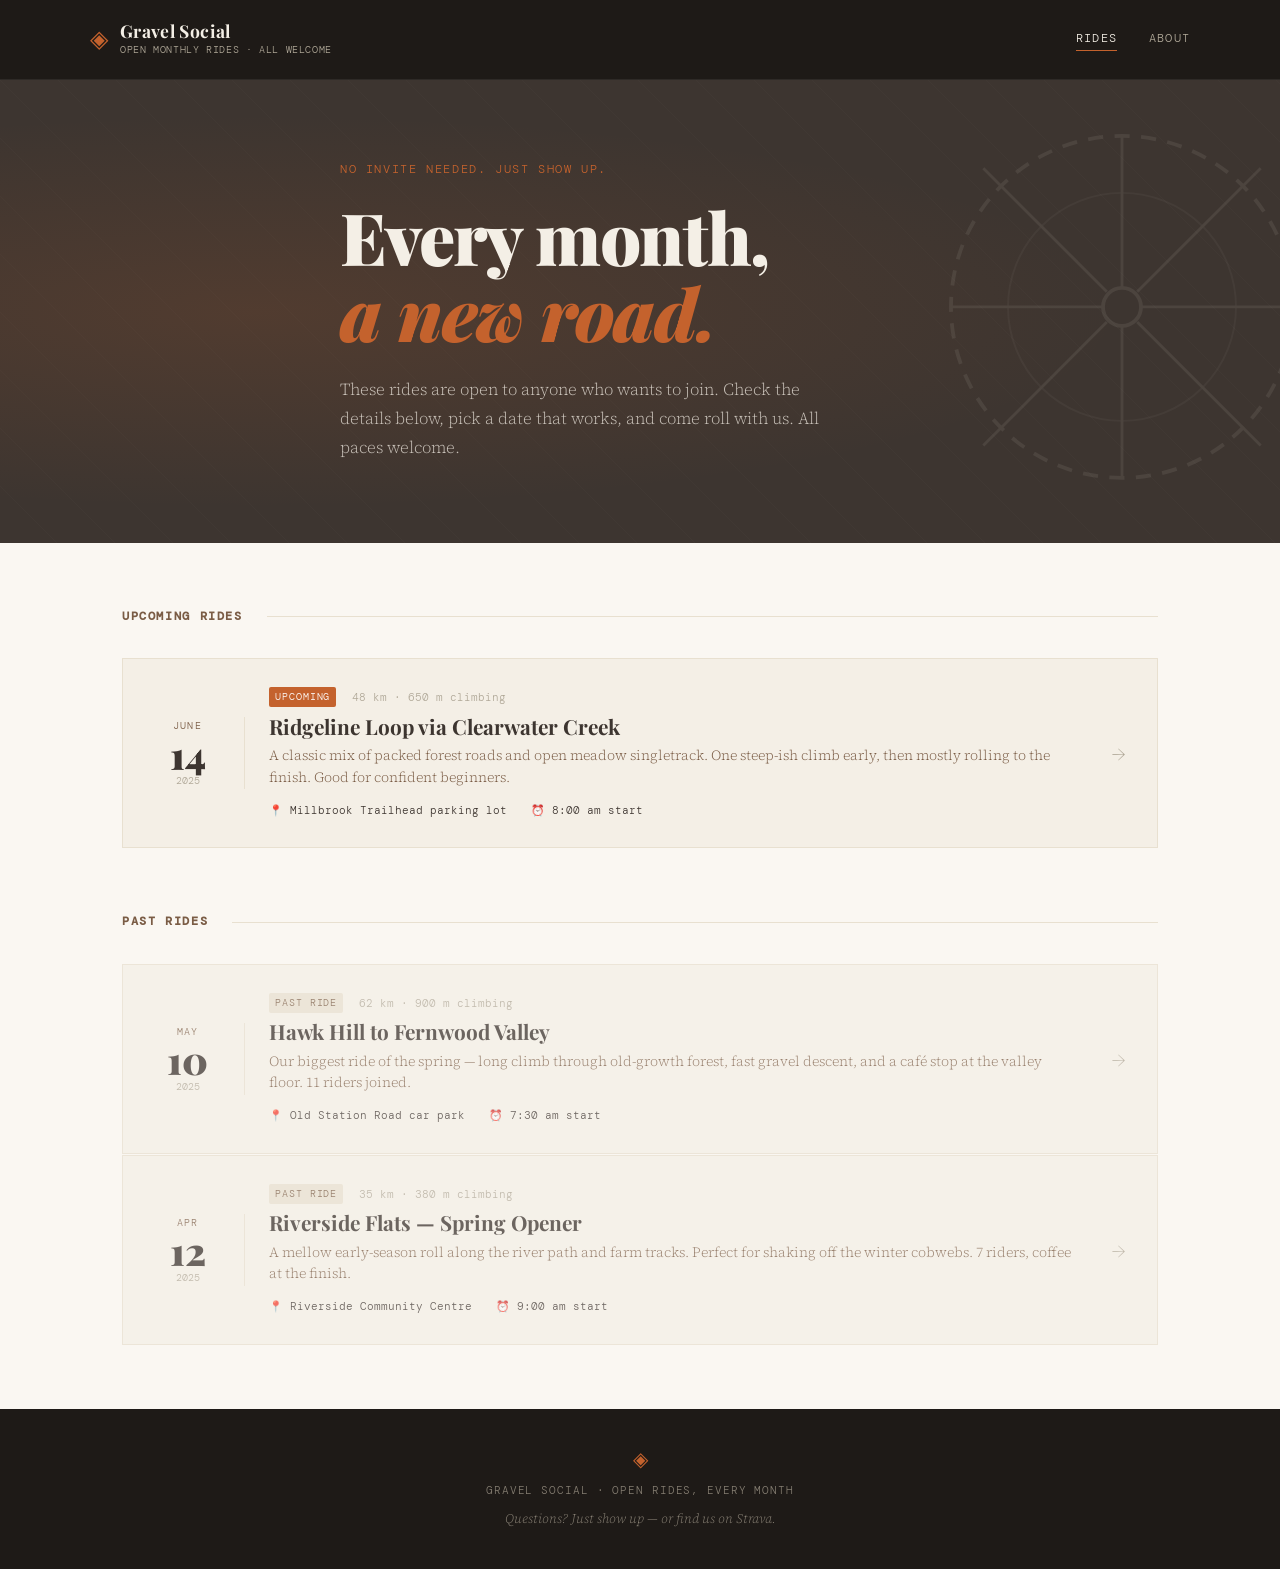
==== index.html @ 765bb306 "Add files via upload" ====
<!DOCTYPE html>
<html lang="en">
<head>
  <meta charset="UTF-8" />
  <meta name="viewport" content="width=device-width, initial-scale=1.0" />
  <title>Gravel Social · Monthly Rides</title>
  <link rel="preconnect" href="https://fonts.googleapis.com" />
  <link rel="preconnect" href="https://fonts.gstatic.com" crossorigin />
  <link href="https://fonts.googleapis.com/css2?family=Playfair+Display:ital,wght@0,700;0,900;1,700&family=Source+Serif+4:ital,wght@0,300;0,400;1,300&family=DM+Mono:wght@400;500&display=swap" rel="stylesheet" />
  <link rel="stylesheet" href="style.css" />
</head>
<body>

  <header class="site-header">
    <div class="header-inner">
      <div class="logo-block">
        <span class="logo-mark">◈</span>
        <div>
          <div class="logo-title">Gravel Social</div>
          <div class="logo-sub">Open monthly rides · All welcome</div>
        </div>
      </div>
      <nav class="site-nav">
        <a href="index.html" class="active">Rides</a>
        <a href="about.html">About</a>
      </nav>
    </div>
  </header>

  <main>

    <section class="hero">
      <div class="hero-texture"></div>
      <div class="hero-inner">
        <p class="hero-label">No invite needed. Just show up.</p>
        <h1 class="hero-title">Every month,<br><em>a new road.</em></h1>
        <p class="hero-body">These rides are open to anyone who wants to join. Check the details below, pick a date that works, and come roll with us. All paces welcome.</p>
      </div>
      <div class="hero-wheel">
        <svg viewBox="0 0 200 200" fill="none" xmlns="http://www.w3.org/2000/svg" aria-hidden="true">
          <circle cx="100" cy="100" r="90" stroke="currentColor" stroke-width="2" stroke-dasharray="8 6"/>
          <circle cx="100" cy="100" r="60" stroke="currentColor" stroke-width="1" opacity="0.5"/>
          <circle cx="100" cy="100" r="10" stroke="currentColor" stroke-width="2"/>
          <line x1="100" y1="10" x2="100" y2="90" stroke="currentColor" stroke-width="1.5"/>
          <line x1="100" y1="110" x2="100" y2="190" stroke="currentColor" stroke-width="1.5"/>
          <line x1="10" y1="100" x2="90" y2="100" stroke="currentColor" stroke-width="1.5"/>
          <line x1="110" y1="100" x2="190" y2="100" stroke="currentColor" stroke-width="1.5"/>
          <line x1="27" y1="27" x2="92" y2="92" stroke="currentColor" stroke-width="1.5"/>
          <line x1="108" y1="108" x2="173" y2="173" stroke="currentColor" stroke-width="1.5"/>
          <line x1="173" y1="27" x2="108" y2="92" stroke="currentColor" stroke-width="1.5"/>
          <line x1="92" y1="108" x2="27" y2="173" stroke="currentColor" stroke-width="1.5"/>
        </svg>
      </div>
    </section>

    <section class="rides-section">
      <div class="section-header">
        <h2>Upcoming Rides</h2>
        <span class="section-rule"></span>
      </div>

      <div class="rides-list">

        <!-- ============================================================
             UPCOMING RIDE CARD — copy this block to add a new ride
             Replace all placeholder text with your real details.
             Change href="ride-template.html" to the ride's own HTML file.
             ============================================================ -->
        <a class="ride-card upcoming" href="ride-june-2025.html">
          <div class="ride-date-block">
            <span class="ride-month">June</span>
            <span class="ride-day">14</span>
            <span class="ride-year">2025</span>
          </div>
          <div class="ride-info">
            <div class="ride-meta-row">
              <span class="tag tag--upcoming">Upcoming</span>
              <span class="ride-distance">48 km · 650 m climbing</span>
            </div>
            <h3 class="ride-name">Ridgeline Loop via Clearwater Creek</h3>
            <p class="ride-teaser">A classic mix of packed forest roads and open meadow singletrack. One steep-ish climb early, then mostly rolling to the finish. Good for confident beginners.</p>
            <div class="ride-details-row">
              <span class="detail-item">📍 Millbrook Trailhead parking lot</span>
              <span class="detail-item">⏰ 8:00 am start</span>
            </div>
          </div>
          <div class="ride-arrow">→</div>
        </a>

      </div><!-- /rides-list upcoming -->

      <div class="section-header past-header">
        <h2>Past Rides</h2>
        <span class="section-rule"></span>
      </div>

      <div class="rides-list past-rides">

        <!-- ============================================================
             PAST RIDE CARD — same structure, just add class "past" 
             and change tag to tag--past
             ============================================================ -->
        <a class="ride-card past" href="ride-may-2025.html">
          <div class="ride-date-block">
            <span class="ride-month">May</span>
            <span class="ride-day">10</span>
            <span class="ride-year">2025</span>
          </div>
          <div class="ride-info">
            <div class="ride-meta-row">
              <span class="tag tag--past">Past ride</span>
              <span class="ride-distance">62 km · 900 m climbing</span>
            </div>
            <h3 class="ride-name">Hawk Hill to Fernwood Valley</h3>
            <p class="ride-teaser">Our biggest ride of the spring — long climb through old-growth forest, fast gravel descent, and a café stop at the valley floor. 11 riders joined.</p>
            <div class="ride-details-row">
              <span class="detail-item">📍 Old Station Road car park</span>
              <span class="detail-item">⏰ 7:30 am start</span>
            </div>
          </div>
          <div class="ride-arrow">→</div>
        </a>

        <a class="ride-card past" href="ride-april-2025.html">
          <div class="ride-date-block">
            <span class="ride-month">Apr</span>
            <span class="ride-day">12</span>
            <span class="ride-year">2025</span>
          </div>
          <div class="ride-info">
            <div class="ride-meta-row">
              <span class="tag tag--past">Past ride</span>
              <span class="ride-distance">35 km · 380 m climbing</span>
            </div>
            <h3 class="ride-name">Riverside Flats — Spring Opener</h3>
            <p class="ride-teaser">A mellow early-season roll along the river path and farm tracks. Perfect for shaking off the winter cobwebs. 7 riders, coffee at the finish.</p>
            <div class="ride-details-row">
              <span class="detail-item">📍 Riverside Community Centre</span>
              <span class="detail-item">⏰ 9:00 am start</span>
            </div>
          </div>
          <div class="ride-arrow">→</div>
        </a>

      </div><!-- /rides-list past -->

    </section>

  </main>

  <footer class="site-footer">
    <div class="footer-inner">
      <span class="logo-mark">◈</span>
      <p>Gravel Social · Open rides, every month</p>
      <p class="footer-note">Questions? Just show up — or find us on Strava.</p>
    </div>
  </footer>

</body>
</html>
---- style.css ----
/* ============================================================
   GRAVEL SOCIAL — Stylesheet
   Earthy outdoor editorial aesthetic
   ============================================================ */

:root {
  --clay:    #c4622d;
  --stone:   #3d3530;
  --parchment: #f4efe6;
  --cream:   #faf7f2;
  --bark:    #7a5c45;
  --moss:    #5a6646;
  --dust:    #e8e0d0;
  --pale:    #b0a898;
  --ink:     #1e1a17;

  --font-display: 'Playfair Display', Georgia, serif;
  --font-body:    'Source Serif 4', Georgia, serif;
  --font-mono:    'DM Mono', monospace;
}

*, *::before, *::after { box-sizing: border-box; margin: 0; padding: 0; }

html { font-size: 16px; scroll-behavior: smooth; }

body {
  background-color: var(--cream);
  color: var(--stone);
  font-family: var(--font-body);
  font-weight: 300;
  line-height: 1.7;
  min-height: 100vh;
  display: flex;
  flex-direction: column;
}

main { flex: 1; }

img { max-width: 100%; display: block; }

a { color: inherit; text-decoration: none; }

/* ============================================================
   HEADER
   ============================================================ */

.site-header {
  background: var(--ink);
  color: var(--parchment);
  padding: 1.25rem 2rem;
  position: sticky;
  top: 0;
  z-index: 100;
  border-bottom: 1px solid rgba(255,255,255,0.07);
}

.header-inner {
  max-width: 1100px;
  margin: 0 auto;
  display: flex;
  align-items: center;
  justify-content: space-between;
  gap: 1rem;
}

.logo-block {
  display: flex;
  align-items: center;
  gap: 0.75rem;
}

.logo-mark {
  font-size: 1.5rem;
  color: var(--clay);
  line-height: 1;
}

.logo-title {
  font-family: var(--font-display);
  font-weight: 700;
  font-size: 1.1rem;
  letter-spacing: 0.02em;
  line-height: 1.2;
}

.logo-sub {
  font-family: var(--font-mono);
  font-size: 0.65rem;
  color: var(--pale);
  letter-spacing: 0.06em;
  text-transform: uppercase;
}

.site-nav {
  display: flex;
  gap: 2rem;
}

.site-nav a {
  font-family: var(--font-mono);
  font-size: 0.75rem;
  letter-spacing: 0.1em;
  text-transform: uppercase;
  color: var(--pale);
  transition: color 0.2s;
  padding-bottom: 2px;
  border-bottom: 1px solid transparent;
}

.site-nav a:hover,
.site-nav a.active {
  color: var(--parchment);
  border-bottom-color: var(--clay);
}

/* ============================================================
   HERO
   ============================================================ */

.hero {
  position: relative;
  background: var(--stone);
  color: var(--parchment);
  padding: 5rem 2rem 5rem;
  overflow: hidden;
}

.hero-texture {
  position: absolute;
  inset: 0;
  background-image:
    radial-gradient(ellipse at 20% 50%, rgba(196,98,45,0.15) 0%, transparent 60%),
    repeating-linear-gradient(
      45deg,
      transparent,
      transparent 40px,
      rgba(255,255,255,0.015) 40px,
      rgba(255,255,255,0.015) 41px
    );
  pointer-events: none;
}

.hero-inner {
  max-width: 1100px;
  margin: 0 auto;
  position: relative;
  z-index: 1;
  max-width: 600px;
}

.hero-label {
  font-family: var(--font-mono);
  font-size: 0.72rem;
  letter-spacing: 0.14em;
  text-transform: uppercase;
  color: var(--clay);
  margin-bottom: 1.25rem;
}

.hero-title {
  font-family: var(--font-display);
  font-size: clamp(2.8rem, 6vw, 4.5rem);
  font-weight: 900;
  line-height: 1.05;
  letter-spacing: -0.02em;
  margin-bottom: 1.5rem;
  color: var(--parchment);
}

.hero-title em {
  font-style: italic;
  color: var(--clay);
}

.hero-body {
  font-size: 1.05rem;
  color: rgba(244,239,230,0.75);
  max-width: 480px;
  line-height: 1.75;
}

.hero-wheel {
  position: absolute;
  right: -2rem;
  top: 50%;
  transform: translateY(-50%);
  width: min(380px, 45vw);
  opacity: 0.08;
  color: var(--parchment);
  animation: spin 60s linear infinite;
}

@keyframes spin {
  from { transform: translateY(-50%) rotate(0deg); }
  to   { transform: translateY(-50%) rotate(360deg); }
}

/* ============================================================
   RIDES SECTION
   ============================================================ */

.rides-section {
  max-width: 1100px;
  margin: 0 auto;
  padding: 4rem 2rem;
}

.section-header {
  display: flex;
  align-items: center;
  gap: 1.5rem;
  margin-bottom: 2rem;
}

.section-header h2 {
  font-family: var(--font-mono);
  font-size: 0.72rem;
  letter-spacing: 0.14em;
  text-transform: uppercase;
  color: var(--bark);
  white-space: nowrap;
}

.section-rule {
  flex: 1;
  height: 1px;
  background: var(--dust);
}

.past-header {
  margin-top: 4rem;
}

/* ============================================================
   RIDE CARDS
   ============================================================ */

.rides-list {
  display: flex;
  flex-direction: column;
  gap: 1px;
}

.ride-card {
  display: grid;
  grid-template-columns: 90px 1fr auto;
  gap: 1.5rem;
  align-items: center;
  padding: 1.75rem 2rem;
  background: var(--parchment);
  border: 1px solid var(--dust);
  transition: all 0.2s ease;
  text-decoration: none;
  color: var(--stone);
  position: relative;
}

.ride-card::before {
  content: '';
  position: absolute;
  left: 0;
  top: 0;
  bottom: 0;
  width: 3px;
  background: var(--clay);
  opacity: 0;
  transition: opacity 0.2s;
}

.ride-card:hover {
  background: white;
  transform: translateX(4px);
  box-shadow: -4px 0 0 var(--clay), 0 4px 20px rgba(0,0,0,0.08);
}

.ride-card:hover::before { opacity: 1; }

.ride-card.past {
  opacity: 0.75;
}

.ride-card.past:hover {
  opacity: 1;
}

/* Date block */
.ride-date-block {
  display: flex;
  flex-direction: column;
  align-items: center;
  text-align: center;
  border-right: 1px solid var(--dust);
  padding-right: 1.5rem;
}

.ride-month {
  font-family: var(--font-mono);
  font-size: 0.65rem;
  letter-spacing: 0.1em;
  text-transform: uppercase;
  color: var(--bark);
}

.ride-day {
  font-family: var(--font-display);
  font-size: 2.4rem;
  font-weight: 900;
  line-height: 1;
  color: var(--stone);
}

.ride-year {
  font-family: var(--font-mono);
  font-size: 0.6rem;
  color: var(--pale);
}

/* Ride info */
.ride-info { flex: 1; }

.ride-meta-row {
  display: flex;
  align-items: center;
  gap: 1rem;
  margin-bottom: 0.4rem;
}

.tag {
  font-family: var(--font-mono);
  font-size: 0.6rem;
  letter-spacing: 0.1em;
  text-transform: uppercase;
  padding: 0.2em 0.6em;
  border-radius: 2px;
}

.tag--upcoming {
  background: var(--clay);
  color: white;
}

.tag--past {
  background: var(--dust);
  color: var(--bark);
}

.ride-distance {
  font-family: var(--font-mono);
  font-size: 0.68rem;
  color: var(--pale);
}

.ride-name {
  font-family: var(--font-display);
  font-size: 1.3rem;
  font-weight: 700;
  line-height: 1.2;
  margin-bottom: 0.4rem;
}

.ride-teaser {
  font-size: 0.88rem;
  color: var(--bark);
  margin-bottom: 0.75rem;
  line-height: 1.55;
}

.ride-details-row {
  display: flex;
  gap: 1.5rem;
  flex-wrap: wrap;
}

.detail-item {
  font-family: var(--font-mono);
  font-size: 0.68rem;
  color: var(--stone);
}

.ride-arrow {
  font-size: 1.25rem;
  color: var(--pale);
  transition: all 0.2s;
  padding-left: 1rem;
}

.ride-card:hover .ride-arrow {
  color: var(--clay);
  transform: translateX(4px);
}

/* ============================================================
   RIDE DETAIL PAGE
   ============================================================ */

.ride-page {
  padding: 3rem 2rem 5rem;
}

.ride-page-inner {
  max-width: 1100px;
  margin: 0 auto;
}

.back-link {
  font-family: var(--font-mono);
  font-size: 0.72rem;
  letter-spacing: 0.08em;
  text-transform: uppercase;
  color: var(--bark);
  display: inline-block;
  margin-bottom: 2.5rem;
  transition: color 0.2s;
}

.back-link:hover { color: var(--clay); }

.ride-page-header {
  margin-bottom: 3rem;
  padding-bottom: 2.5rem;
  border-bottom: 1px solid var(--dust);
}

.ride-page-date {
  display: flex;
  align-items: center;
  gap: 1rem;
  margin-bottom: 1rem;
}

.ride-page-datetext {
  font-family: var(--font-mono);
  font-size: 0.72rem;
  color: var(--bark);
  letter-spacing: 0.06em;
}

.ride-page-title {
  font-family: var(--font-display);
  font-size: clamp(2.2rem, 4.5vw, 3.5rem);
  font-weight: 900;
  line-height: 1.05;
  letter-spacing: -0.02em;
  margin-bottom: 2rem;
}

.ride-page-title em {
  font-style: italic;
  color: var(--clay);
}

.ride-page-stats {
  display: flex;
  gap: 0;
  flex-wrap: wrap;
}

.stat-block {
  display: flex;
  flex-direction: column;
  padding: 1rem 2rem 1rem 0;
  margin-right: 2rem;
  border-right: 1px solid var(--dust);
}

.stat-block:last-child {
  border-right: none;
}

.stat-label {
  font-family: var(--font-mono);
  font-size: 0.62rem;
  letter-spacing: 0.1em;
  text-transform: uppercase;
  color: var(--pale);
  margin-bottom: 0.2rem;
}

.stat-value {
  font-family: var(--font-display);
  font-size: 1.35rem;
  font-weight: 700;
  color: var(--stone);
  line-height: 1.2;
}

/* Body layout */
.ride-page-body {
  display: grid;
  grid-template-columns: 1fr 300px;
  gap: 4rem;
  align-items: start;
}

.ride-page-main { min-width: 0; }

.ride-section {
  margin-bottom: 2.5rem;
}

.ride-section h2 {
  font-family: var(--font-mono);
  font-size: 0.68rem;
  letter-spacing: 0.12em;
  text-transform: uppercase;
  color: var(--bark);
  margin-bottom: 0.75rem;
  padding-bottom: 0.5rem;
  border-bottom: 1px solid var(--dust);
}

.ride-section p {
  font-size: 0.975rem;
  line-height: 1.75;
  margin-bottom: 0.75rem;
}

.info-box {
  background: var(--parchment);
  border: 1px solid var(--dust);
  padding: 1.5rem;
  display: flex;
  flex-direction: column;
  gap: 1.25rem;
}

.info-row {
  display: flex;
  gap: 1rem;
  align-items: flex-start;
}

.info-icon { font-size: 1.1rem; margin-top: 0.1rem; }

.info-row strong { display: block; margin-bottom: 0.2rem; }

.info-row p {
  font-size: 0.875rem;
  color: var(--bark);
  margin: 0;
}

.map-link {
  display: inline-flex;
  align-items: center;
  gap: 0.5rem;
  background: var(--clay);
  color: white;
  padding: 0.75rem 1.5rem;
  font-family: var(--font-mono);
  font-size: 0.75rem;
  letter-spacing: 0.08em;
  text-transform: uppercase;
  margin-top: 0.5rem;
  margin-right: 0.75rem;
  transition: background 0.2s;
}

.map-link:hover { background: var(--stone); }

.map-link-arrow { font-size: 1rem; }

.ride-list {
  list-style: none;
  display: flex;
  flex-direction: column;
  gap: 0.5rem;
}

.ride-list li {
  font-size: 0.95rem;
  padding-left: 1.5rem;
  position: relative;
  line-height: 1.6;
}

.ride-list li::before {
  content: '—';
  position: absolute;
  left: 0;
  color: var(--clay);
  font-weight: bold;
}

/* Photo grid */
.photo-grid {
  display: grid;
  grid-template-columns: repeat(2, 1fr);
  gap: 0.75rem;
}

.photo-grid img {
  width: 100%;
  aspect-ratio: 4/3;
  object-fit: cover;
  display: block;
}

/* Sidebar */
.ride-page-sidebar {
  display: flex;
  flex-direction: column;
  gap: 1rem;
  position: sticky;
  top: 80px;
}

.sidebar-card {
  background: var(--parchment);
  border: 1px solid var(--dust);
  padding: 1.5rem;
}

.sidebar-card--note {
  background: var(--stone);
  color: var(--parchment);
  border-color: var(--stone);
}

.sidebar-card--note h3 { color: var(--clay); }
.sidebar-card--note p  { color: rgba(244,239,230,0.8); }

.sidebar-card h3 {
  font-family: var(--font-mono);
  font-size: 0.65rem;
  letter-spacing: 0.12em;
  text-transform: uppercase;
  color: var(--bark);
  margin-bottom: 1rem;
}

.sidebar-card p {
  font-size: 0.875rem;
  line-height: 1.65;
}

.sidebar-list {
  list-style: none;
  display: flex;
  flex-direction: column;
}

.sidebar-list li {
  display: flex;
  justify-content: space-between;
  gap: 1rem;
  font-size: 0.85rem;
  padding: 0.5rem 0;
  border-bottom: 1px solid var(--dust);
  line-height: 1.4;
}

.sidebar-list li:last-child { border-bottom: none; }

.sidebar-label {
  font-family: var(--font-mono);
  font-size: 0.62rem;
  letter-spacing: 0.08em;
  text-transform: uppercase;
  color: var(--pale);
  white-space: nowrap;
  margin-top: 0.1rem;
}

.sidebar-list--plain li {
  display: block;
  padding-left: 1rem;
  position: relative;
}

.sidebar-list--plain li::before {
  content: '·';
  position: absolute;
  left: 0;
  color: var(--clay);
}

/* ============================================================
   ABOUT PAGE
   ============================================================ */

.about-page { padding-top: 1rem; }

.about-title {
  font-family: var(--font-display);
  font-size: clamp(2.5rem, 5vw, 4rem);
  font-weight: 900;
  line-height: 1.05;
  margin-bottom: 3rem;
  padding-bottom: 2rem;
  border-bottom: 1px solid var(--dust);
}

.about-body {
  display: grid;
  grid-template-columns: 1fr 280px;
  gap: 4rem;
  align-items: start;
}

.about-main h2 {
  font-family: var(--font-mono);
  font-size: 0.68rem;
  letter-spacing: 0.12em;
  text-transform: uppercase;
  color: var(--bark);
  margin: 2rem 0 0.6rem;
  padding-bottom: 0.4rem;
  border-bottom: 1px solid var(--dust);
}

.about-main h2:first-of-type { margin-top: 0; }

.about-main p {
  font-size: 1rem;
  line-height: 1.8;
  margin-bottom: 0.75rem;
}

.about-lead {
  font-size: 1.2rem !important;
  font-weight: 400;
  color: var(--stone);
  border-left: 3px solid var(--clay);
  padding-left: 1.25rem;
  margin-bottom: 2rem !important;
}

.about-sidebar {
  display: flex;
  flex-direction: column;
  gap: 1rem;
  position: sticky;
  top: 80px;
}

/* ============================================================
   FOOTER
   ============================================================ */

.site-footer {
  background: var(--ink);
  color: var(--pale);
  padding: 2.5rem 2rem;
  margin-top: auto;
}

.footer-inner {
  max-width: 1100px;
  margin: 0 auto;
  display: flex;
  flex-direction: column;
  align-items: center;
  gap: 0.4rem;
  text-align: center;
}

.footer-inner .logo-mark {
  font-size: 1.25rem;
  margin-bottom: 0.4rem;
}

.footer-inner p {
  font-family: var(--font-mono);
  font-size: 0.7rem;
  letter-spacing: 0.08em;
  text-transform: uppercase;
  color: rgba(176,168,152,0.7);
}

.footer-note {
  font-style: italic;
  text-transform: none !important;
  letter-spacing: 0 !important;
  font-family: var(--font-body) !important;
  font-size: 0.82rem !important;
}

/* ============================================================
   RESPONSIVE
   ============================================================ */

@media (max-width: 800px) {
  .ride-page-body,
  .about-body {
    grid-template-columns: 1fr;
  }

  .ride-page-sidebar,
  .about-sidebar {
    position: static;
  }

  .ride-card {
    grid-template-columns: 70px 1fr auto;
    padding: 1.25rem;
    gap: 1rem;
  }

  .ride-page-stats {
    gap: 0;
  }

  .stat-block {
    padding: 0.75rem 1rem 0.75rem 0;
    margin-right: 1rem;
  }

  .hero-wheel { display: none; }

  .hero { padding: 3.5rem 1.5rem; }
}

@media (max-width: 500px) {
  .site-header { padding: 1rem; }
  .rides-section { padding: 2.5rem 1rem; }
  .ride-page { padding: 2rem 1rem 4rem; }

  .ride-card {
    grid-template-columns: 60px 1fr;
  }
  .ride-arrow { display: none; }

  .ride-details-row { flex-direction: column; gap: 0.3rem; }

  .photo-grid { grid-template-columns: 1fr; }
}
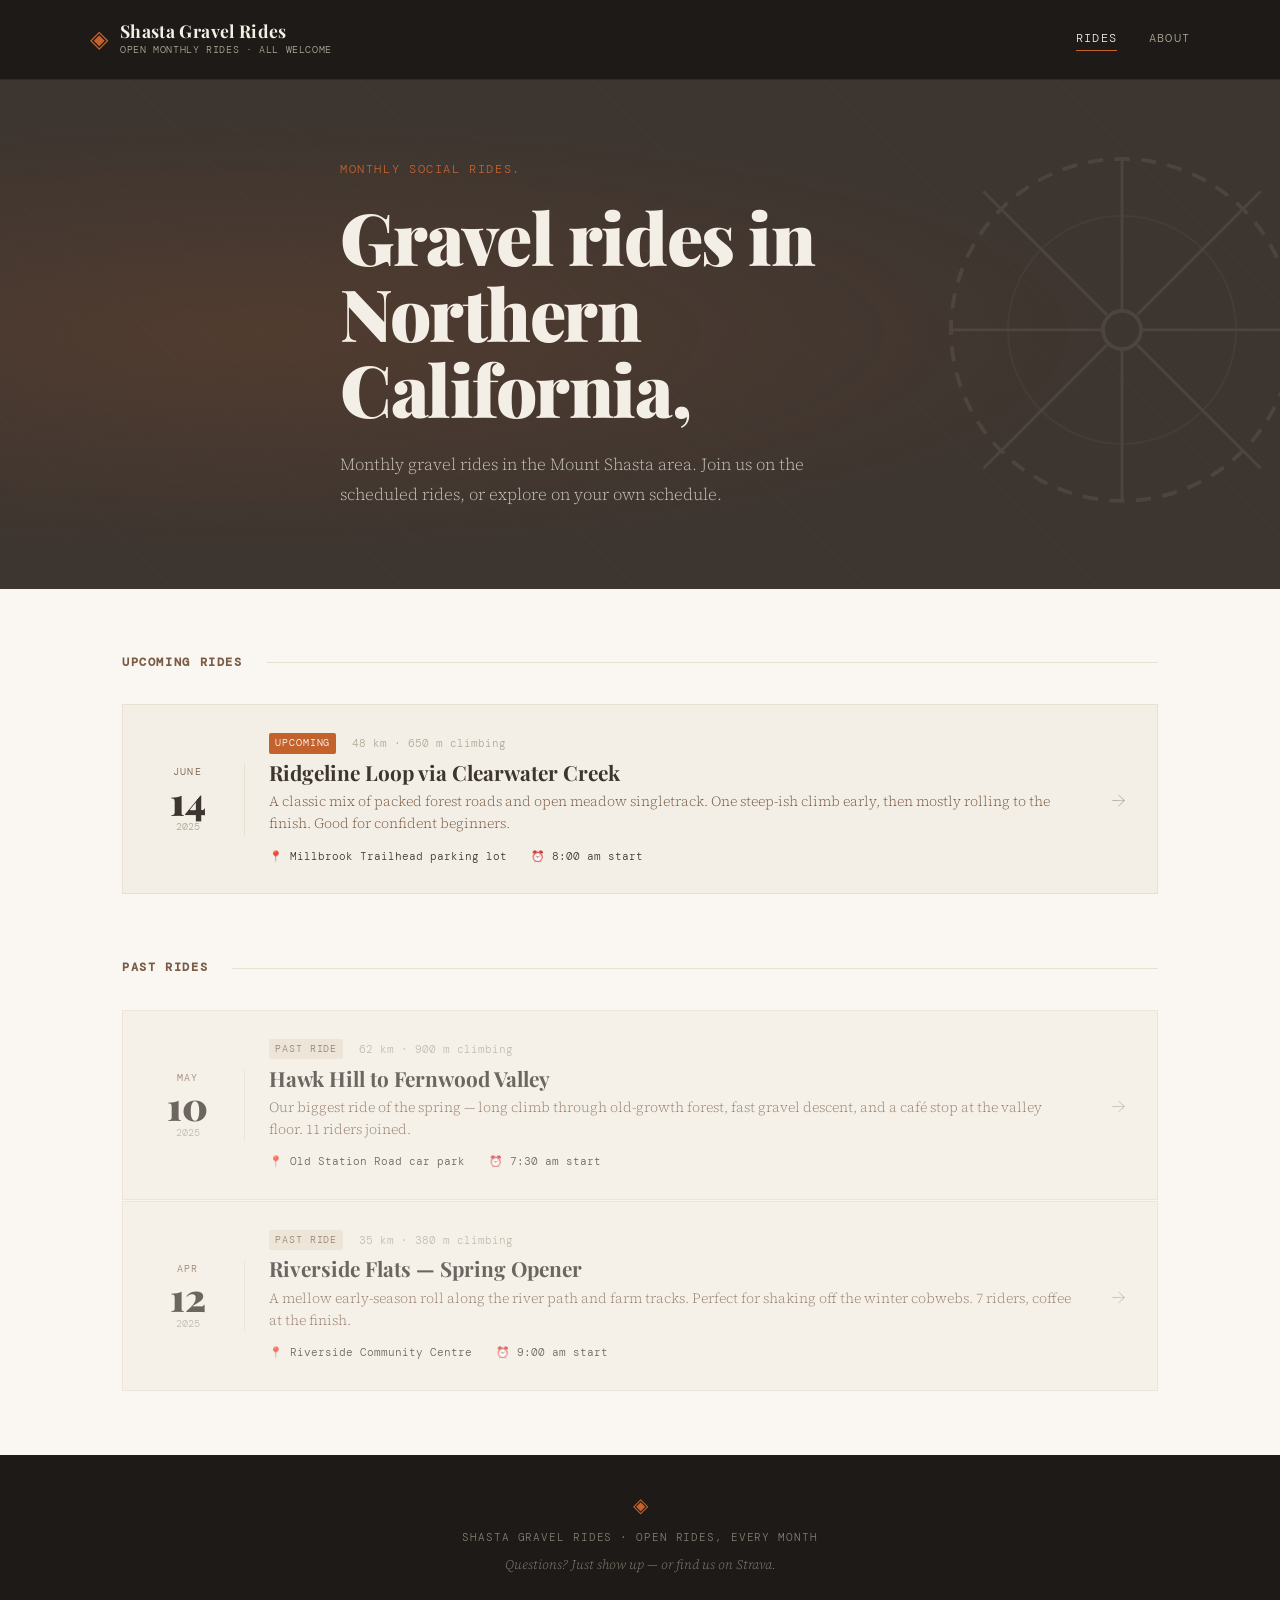
==== commit bc8458fe: "Update index.html" ====
--- a/index.html
+++ b/index.html
@@ -3,7 +3,7 @@
 <head>
   <meta charset="UTF-8" />
   <meta name="viewport" content="width=device-width, initial-scale=1.0" />
-  <title>Gravel Social · Monthly Rides</title>
+  <title>Shasta Gravel Rides · Monthly Rides</title>
   <link rel="preconnect" href="https://fonts.googleapis.com" />
   <link rel="preconnect" href="https://fonts.gstatic.com" crossorigin />
   <link href="https://fonts.googleapis.com/css2?family=Playfair+Display:ital,wght@0,700;0,900;1,700&family=Source+Serif+4:ital,wght@0,300;0,400;1,300&family=DM+Mono:wght@400;500&display=swap" rel="stylesheet" />
@@ -16,7 +16,7 @@
       <div class="logo-block">
         <span class="logo-mark">◈</span>
         <div>
-          <div class="logo-title">Gravel Social</div>
+          <div class="logo-title">Shasta Gravel Rides</div>
           <div class="logo-sub">Open monthly rides · All welcome</div>
         </div>
       </div>
@@ -32,9 +32,9 @@
     <section class="hero">
       <div class="hero-texture"></div>
       <div class="hero-inner">
-        <p class="hero-label">No invite needed. Just show up.</p>
-        <h1 class="hero-title">Every month,<br><em>a new road.</em></h1>
-        <p class="hero-body">These rides are open to anyone who wants to join. Check the details below, pick a date that works, and come roll with us. All paces welcome.</p>
+        <p class="hero-label">Monthly social rides.</p>
+        <h1 class="hero-title">Gravel rides in Northern California,<br><em></em></h1>
+        <p class="hero-body">Monthly gravel rides in the Mount Shasta area. Join us on the scheduled rides, or explore on your own schedule.</p>
       </div>
       <div class="hero-wheel">
         <svg viewBox="0 0 200 200" fill="none" xmlns="http://www.w3.org/2000/svg" aria-hidden="true">
@@ -151,7 +151,7 @@
   <footer class="site-footer">
     <div class="footer-inner">
       <span class="logo-mark">◈</span>
-      <p>Gravel Social · Open rides, every month</p>
+      <p>Shasta Gravel Rides · Open rides, every month</p>
       <p class="footer-note">Questions? Just show up — or find us on Strava.</p>
     </div>
   </footer>
--- a/style.css
+++ b/style.css
@@ -1,5 +1,5 @@
 /* ============================================================
-   GRAVEL SOCIAL — Stylesheet
+   SHASTA GRAVEL RIDES — Stylesheet
    Earthy outdoor editorial aesthetic
    ============================================================ */
 
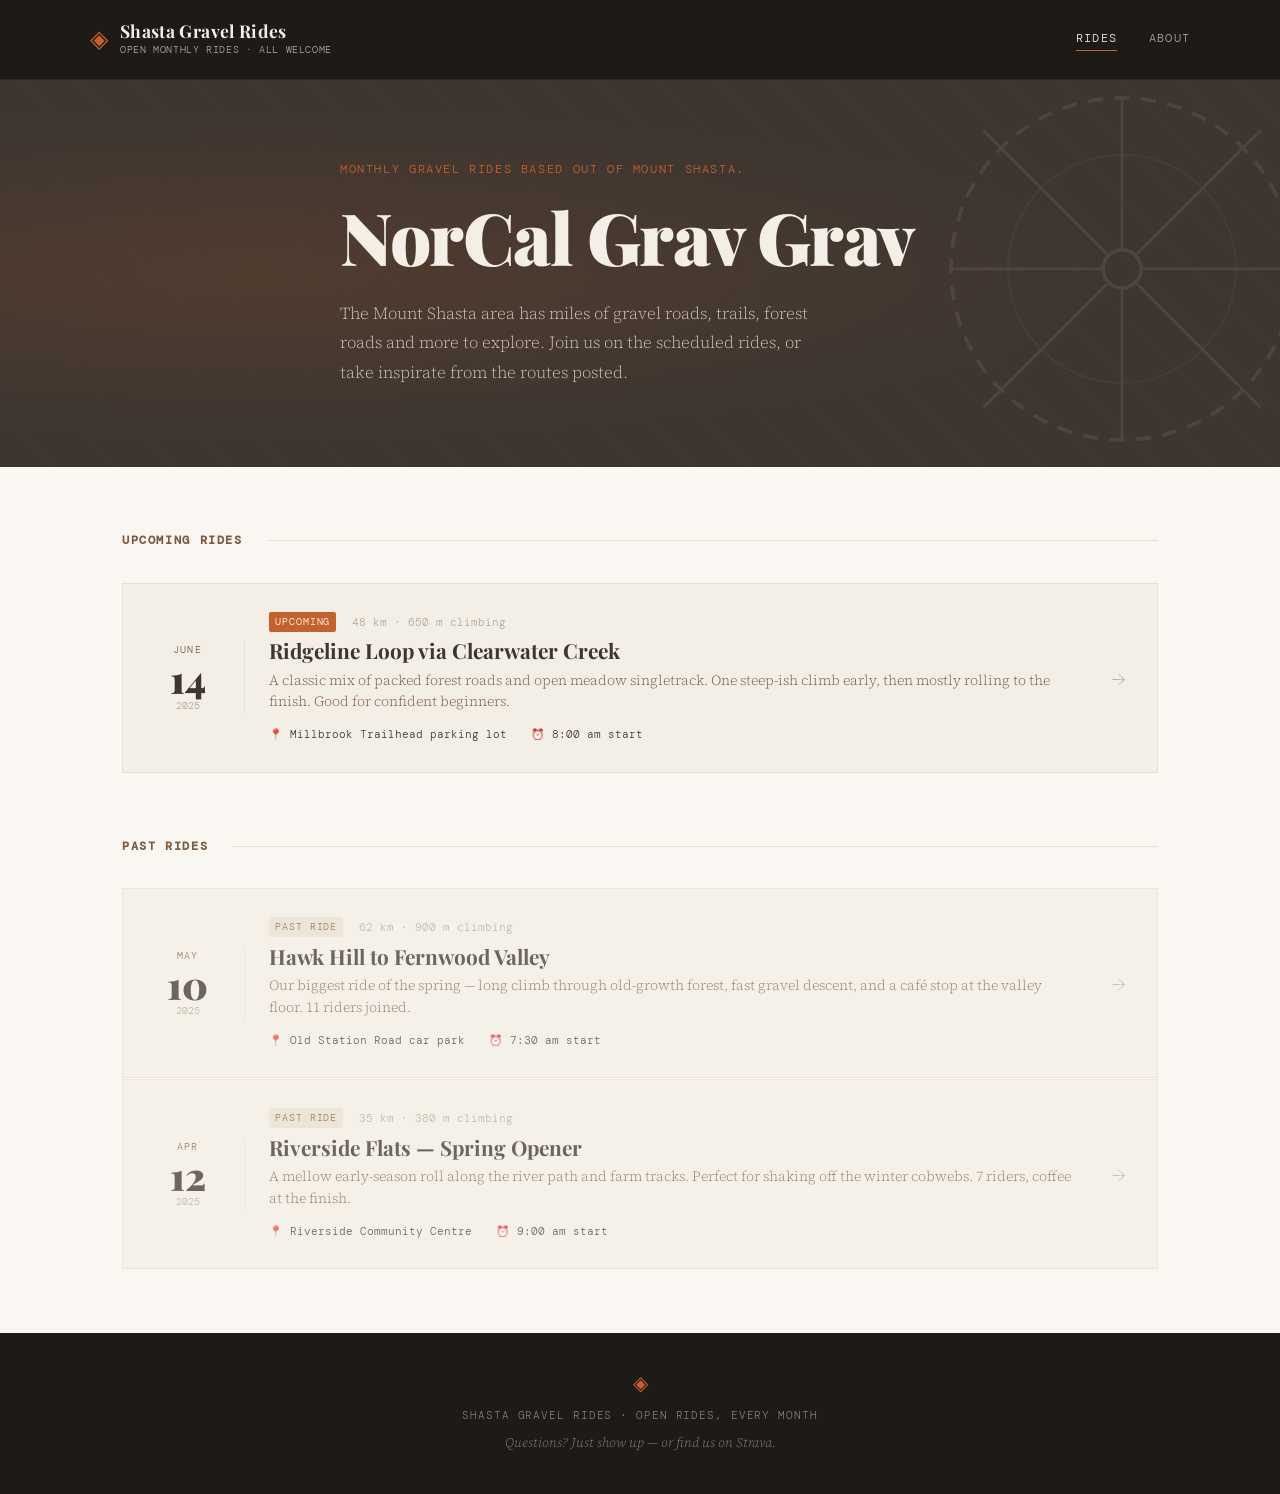
==== commit c6b4f05d: "Revise hero section content for clarity Updated hero section text to better describe gravel rides in" ====
--- a/index.html
+++ b/index.html
@@ -32,9 +32,9 @@
     <section class="hero">
       <div class="hero-texture"></div>
       <div class="hero-inner">
-        <p class="hero-label">Monthly social rides.</p>
-        <h1 class="hero-title">Gravel rides in Northern California,<br><em></em></h1>
-        <p class="hero-body">Monthly gravel rides in the Mount Shasta area. Join us on the scheduled rides, or explore on your own schedule.</p>
+        <p class="hero-label">Monthly gravel rides based out of Mount Shasta.</p>
+        <h1 class="hero-title">NorCal Grav Grav</h1>
+        <p class="hero-body">The Mount Shasta area has miles of gravel roads, trails, forest roads and more to explore. Join us on the scheduled rides, or take inspirate from the routes posted.</p>
       </div>
       <div class="hero-wheel">
         <svg viewBox="0 0 200 200" fill="none" xmlns="http://www.w3.org/2000/svg" aria-hidden="true">
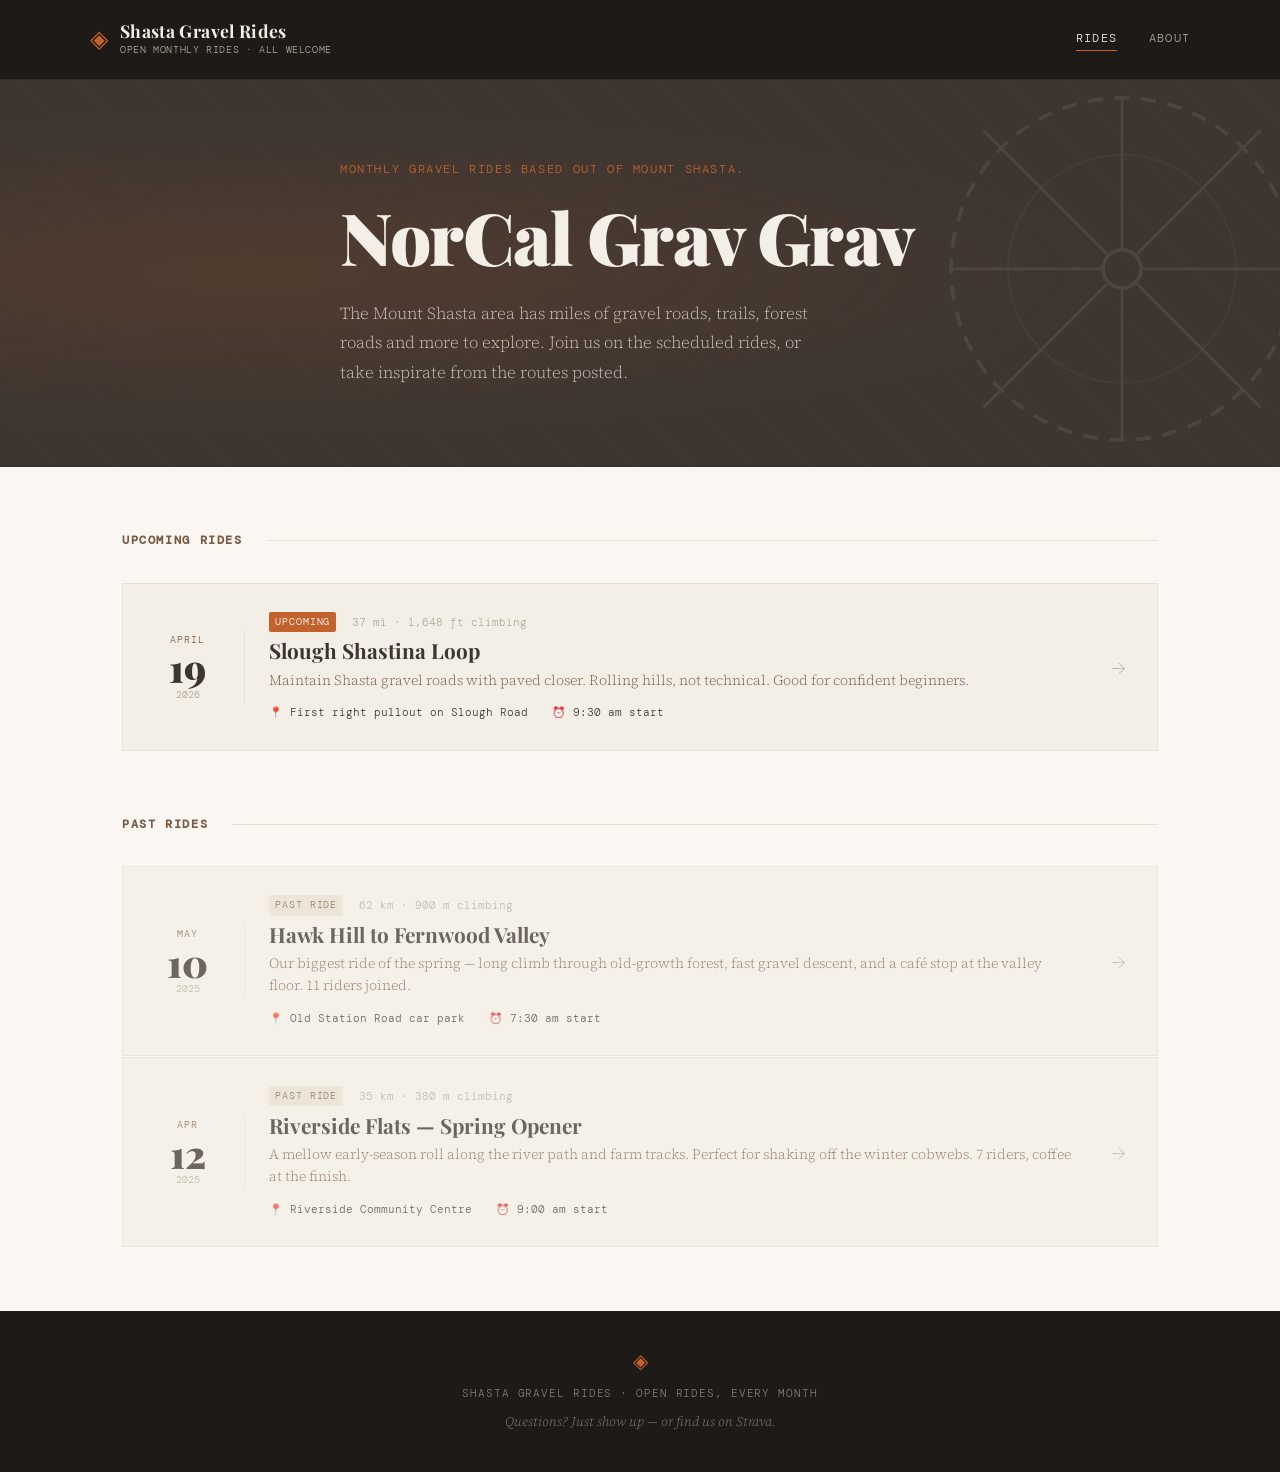
==== commit 742332fa: "Update upcoming ride details for April 2026" ====
--- a/index.html
+++ b/index.html
@@ -66,22 +66,22 @@
              Replace all placeholder text with your real details.
              Change href="ride-template.html" to the ride's own HTML file.
              ============================================================ -->
-        <a class="ride-card upcoming" href="ride-june-2025.html">
+        <a class="ride-card upcoming" href="ride-june-2026.html">
           <div class="ride-date-block">
-            <span class="ride-month">June</span>
-            <span class="ride-day">14</span>
-            <span class="ride-year">2025</span>
+            <span class="ride-month">April</span>
+            <span class="ride-day">19</span>
+            <span class="ride-year">2026</span>
           </div>
           <div class="ride-info">
             <div class="ride-meta-row">
               <span class="tag tag--upcoming">Upcoming</span>
-              <span class="ride-distance">48 km · 650 m climbing</span>
+              <span class="ride-distance">37 mi · 1,648 ft climbing</span>
             </div>
-            <h3 class="ride-name">Ridgeline Loop via Clearwater Creek</h3>
-            <p class="ride-teaser">A classic mix of packed forest roads and open meadow singletrack. One steep-ish climb early, then mostly rolling to the finish. Good for confident beginners.</p>
+            <h3 class="ride-name">Slough Shastina Loop</h3>
+            <p class="ride-teaser">Maintain Shasta gravel roads with paved closer. Rolling hills, not technical. Good for confident beginners.</p>
             <div class="ride-details-row">
-              <span class="detail-item">📍 Millbrook Trailhead parking lot</span>
-              <span class="detail-item">⏰ 8:00 am start</span>
+              <span class="detail-item">📍 First right pullout on Slough Road</span>
+              <span class="detail-item">⏰ 9:30 am start</span>
             </div>
           </div>
           <div class="ride-arrow">→</div>
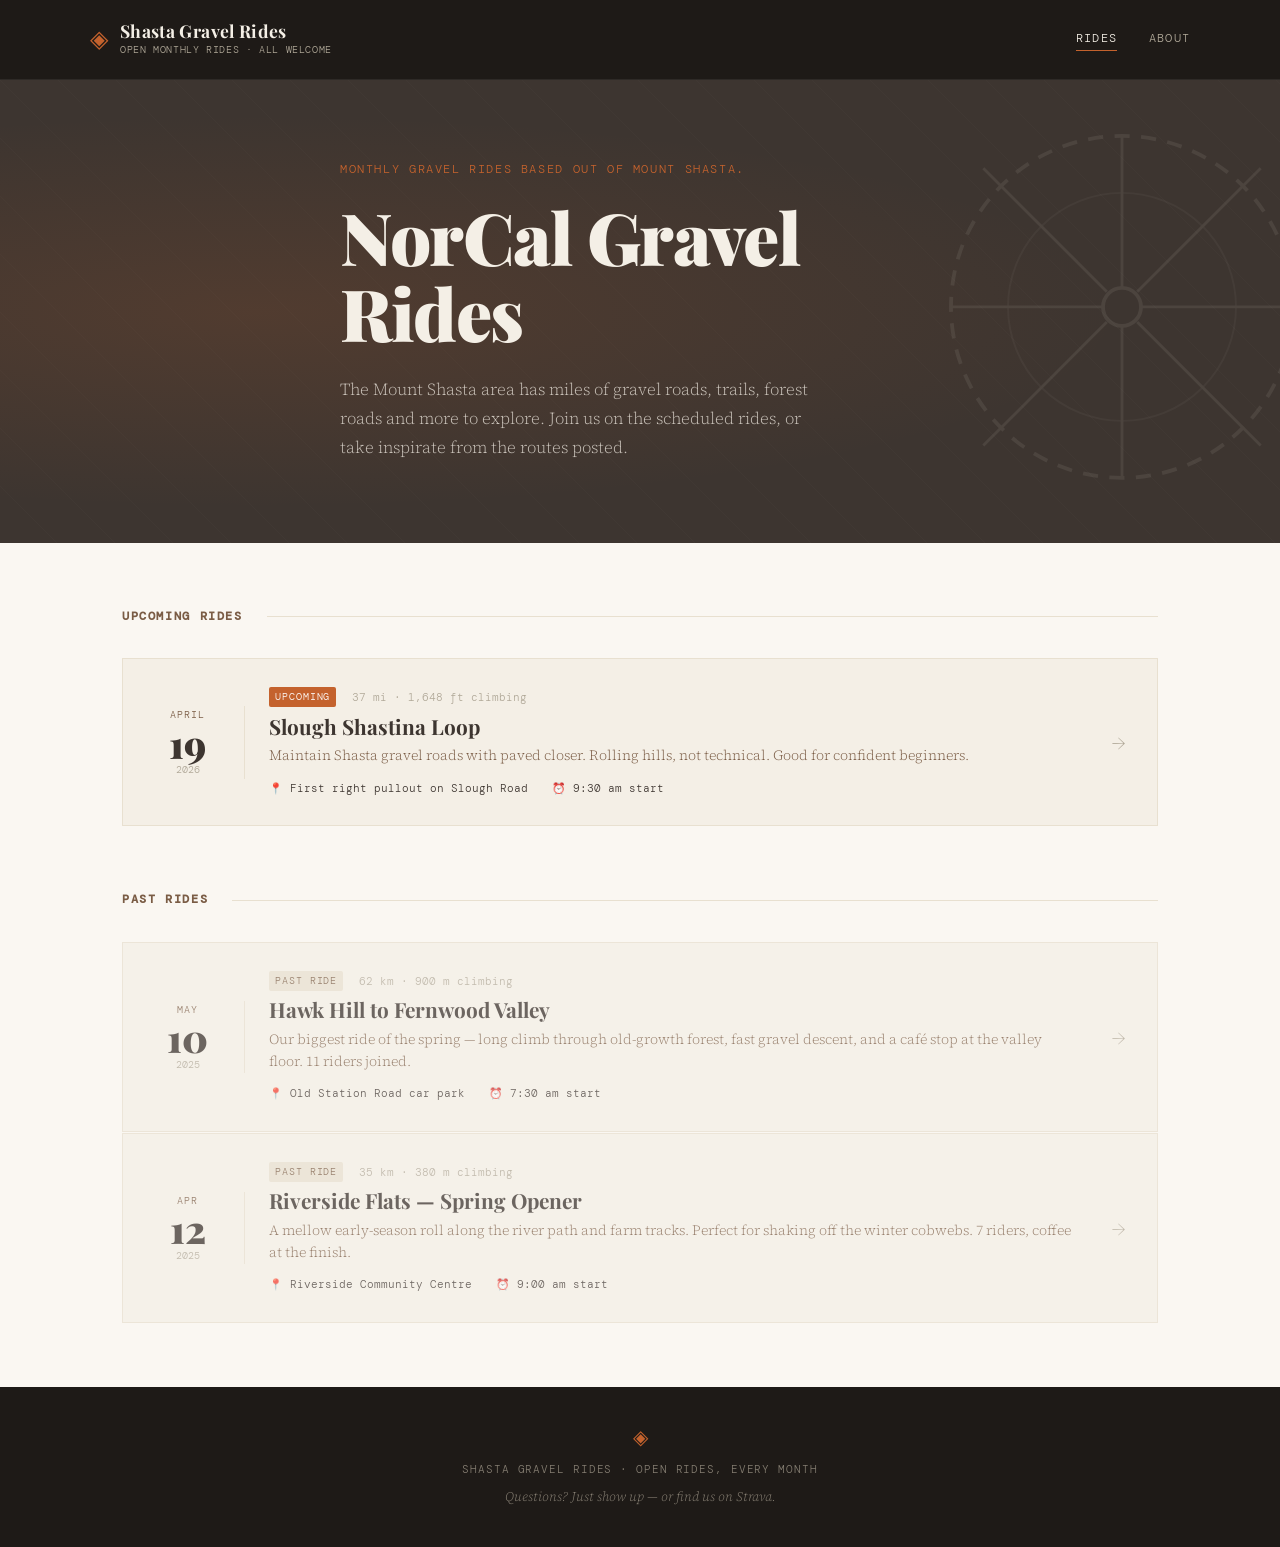
==== commit 5d342c8e: "Correct hero title from 'NorCal Grav Grav' to 'NorCal Gravel Rides'" ====
--- a/index.html
+++ b/index.html
@@ -33,7 +33,7 @@
       <div class="hero-texture"></div>
       <div class="hero-inner">
         <p class="hero-label">Monthly gravel rides based out of Mount Shasta.</p>
-        <h1 class="hero-title">NorCal Grav Grav</h1>
+        <h1 class="hero-title">NorCal Gravel Rides</h1>
         <p class="hero-body">The Mount Shasta area has miles of gravel roads, trails, forest roads and more to explore. Join us on the scheduled rides, or take inspirate from the routes posted.</p>
       </div>
       <div class="hero-wheel">
